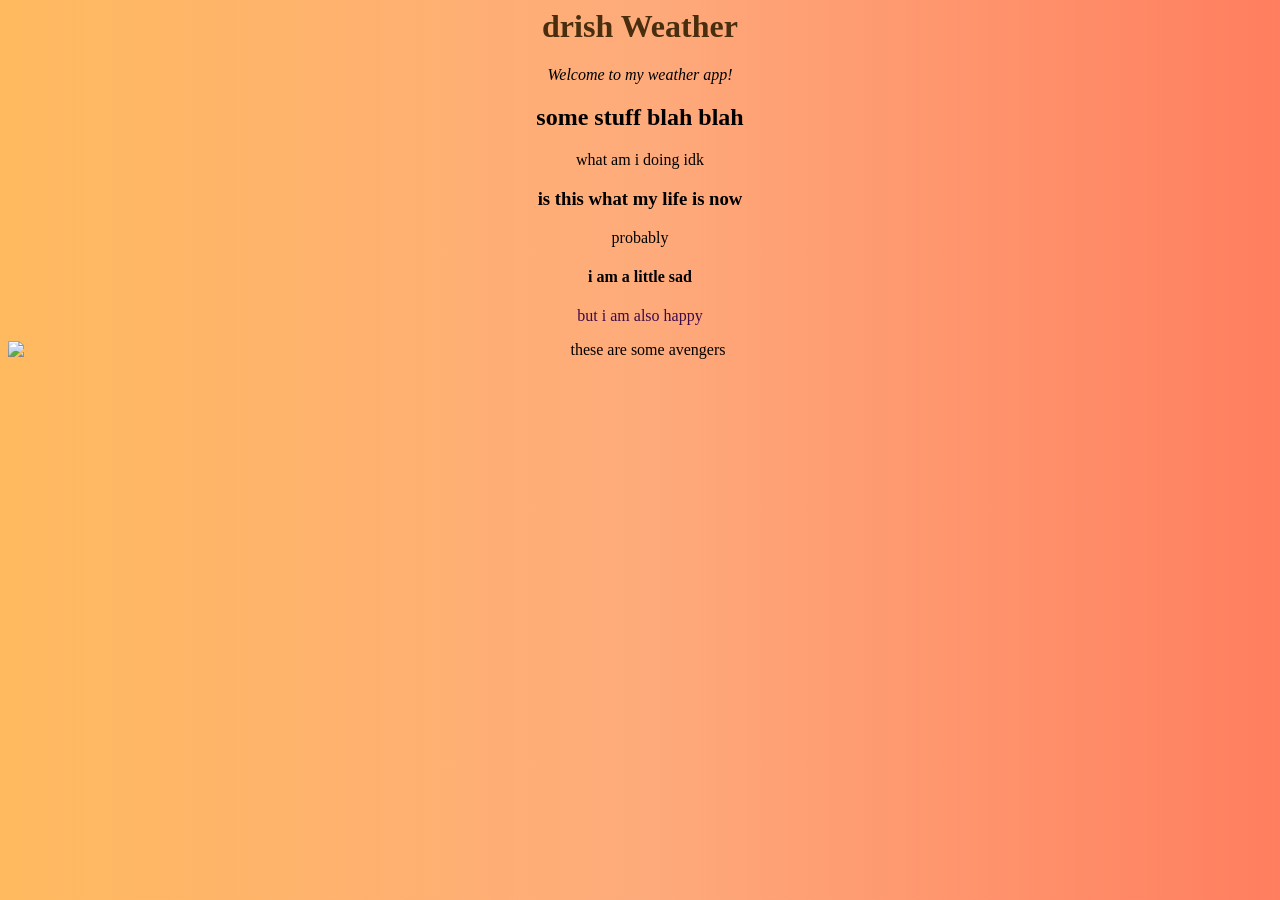
==== index.html @ 68e1eadf "initial setup" ====
<html>
<head>
<title>drish Weather</title>
</head>
<body>
    <body style="background: linear-gradient(to right, #ffba5f, #feab7b, #ff7e5f); text-align: center;">
    <h1 style="color: rgb(72, 46, 14); text-align: center;">drish Weather</h1>
    <p  text-align: center;"><i>Welcome to my weather app!</i></p>
    <h2 style="text-align: center;">some stuff blah blah</h2>
    <p style="text-align: center;">what am i doing idk</p>
    <h3 style="text-align: center;">is this what my life is now</h3>
    <p style="font-family: verdana; text-align: center;">probably</p>
    <h4 style="text-align: center;">i am a little sad</h4>
    <p style="text-align: center; color: rgb(60, 10, 71);">but i am also happy</p>
    <img src="Screenshot 2026-08-04 111110.png" alt="these are some avengers" style="display: block;">
</body>
</html>
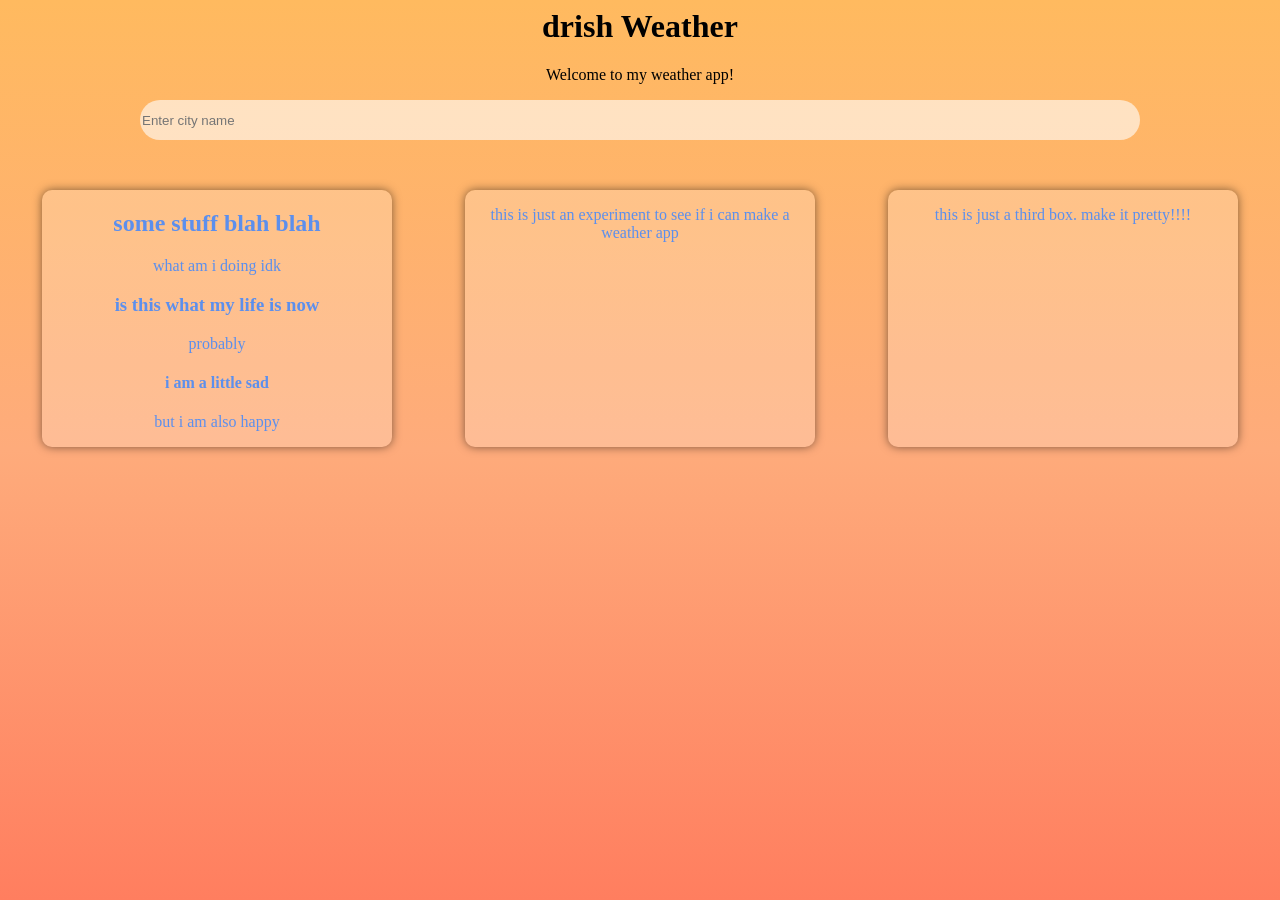
==== commit 11d2a781: "learning stuff" ====
--- a/index.html
+++ b/index.html
@@ -1,18 +1,28 @@
 <html>
 <head>
 <title>drish Weather</title>
+<link rel="stylesheet" href="style.css">
 </head>
 <body>
-    <body style="background: linear-gradient(to right, #ffba5f, #feab7b, #ff7e5f); text-align: center;">
-    <h1 style="color: rgb(72, 46, 14); text-align: center;">drish Weather</h1>
-    <p  text-align: center;"><i>Welcome to my weather app!</i></p>
+    <body text-align: center;">
+    <h1>drish Weather</h1>
+    <p >Welcome to my weather app!</p>
+    <input class="search" type="text" placeholder="Enter city name">
+    <div class="container">
+        <div class="box1">
     <h2 style="text-align: center;">some stuff blah blah</h2>
     <p style="text-align: center;">what am i doing idk</p>
     <h3 style="text-align: center;">is this what my life is now</h3>
     <p style="font-family: verdana; text-align: center;">probably</p>
     <h4 style="text-align: center;">i am a little sad</h4>
-    <p style="text-align: center; color: rgb(60, 10, 71);">but i am also happy</p>
-    <img src="Screenshot 2026-08-04 111110.png" alt="these are some avengers" style="display: block;">
-</body>
+    <p style="text-align: center;">but i am also happy</p>
+    </div>
+        <div class="box2">
+            <p>this is just an experiment to see if i can make a weather app</p>
+        </div>
+        <div class="box3">
+            <p>this is just a third box. make it pretty!!!!</p>
+        </div>
+    </div>
 </html> 
     
--- a/style.css
+++ b/style.css
@@ -0,0 +1,51 @@
+<style>
+    h1 {
+        text-align: center;
+    }
+    p {
+        text-align: center;
+    }
+    body {
+        text-align: center;
+        background: linear-gradient(to bottom, #ffba5f, #feab7b, #ff7e5f);
+    }
+    div.container {
+        display: flex;
+        margin-top: 50px;
+        gap: 5px;
+    }
+    div.box1 {
+        background: rgba(255,255,255,0.2);
+        width: 350px;
+        text-align: center;
+        color: rgb(92, 143, 237);
+        margin: 0 auto;
+        border-radius: 10px;
+        box-shadow: 0px 0px 10px rgba(0,0,0,0.5);
+    }
+    div.box2 {
+        background: rgba(255,255,255,0.2);
+        width: 350px;
+        text-align: center;
+        color: rgb(92, 143, 237);
+        margin: 0 auto;
+        border-radius: 10px;
+        box-shadow: 0px 0px 10px rgba(0,0,0,0.5);
+    }
+    div.box3 {
+        background: rgba(255,255,255,0.2);
+        width: 350px;
+        text-align: center;
+        color: rgb(92, 143, 237);
+        margin: 0 auto;
+        border-radius: 10px;
+        box-shadow: 0px 0px 10px rgba(0,0,0,0.5);
+    }
+    input.search {
+        width: 1000px;
+        border:none;
+        border-radius: 50px;
+        background: rgba(255, 255, 255, 0.6);
+        height: 40px;
+    }
+</style>
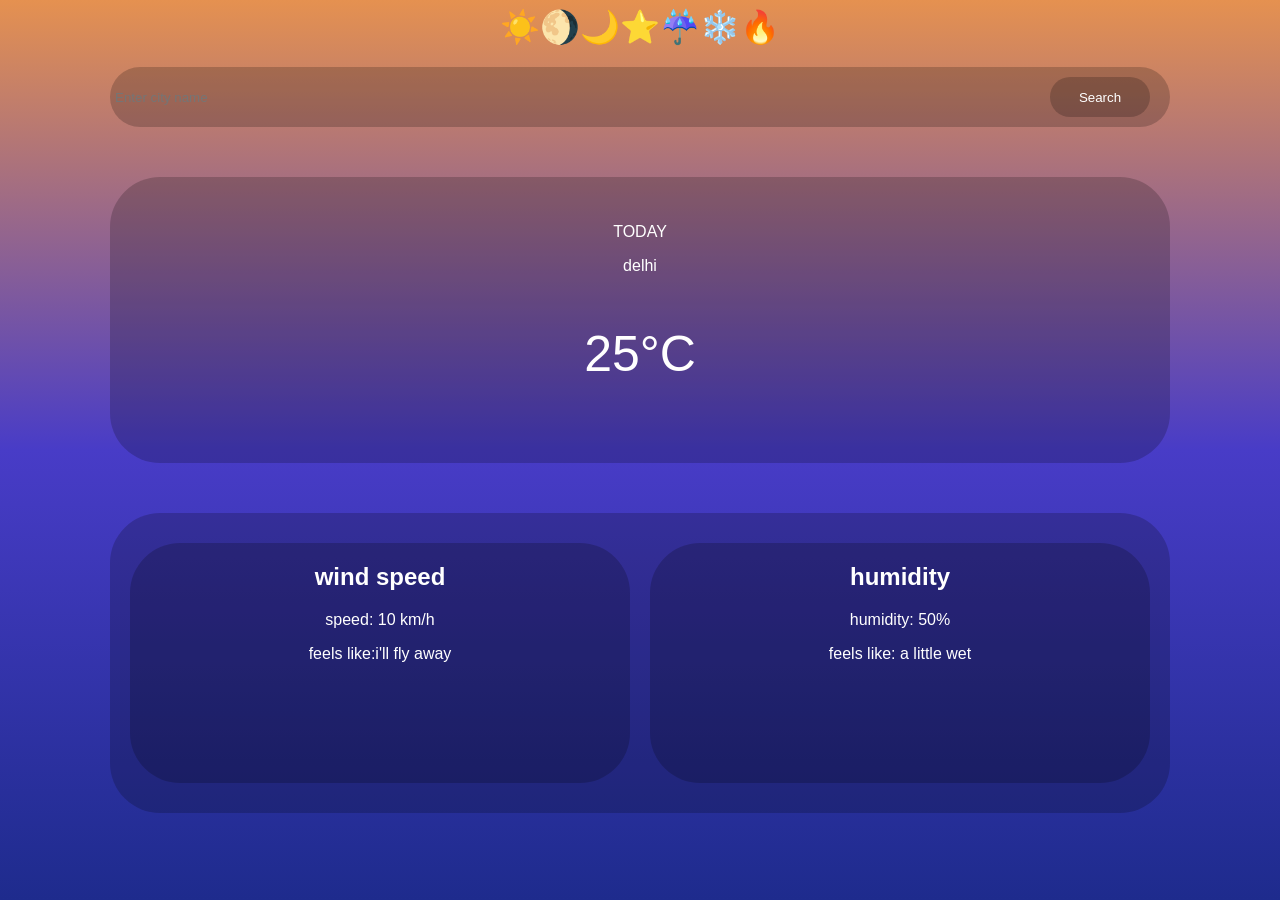
==== commit 05aee970: "worked on UI" ====
--- a/index.html
+++ b/index.html
@@ -1,28 +1,31 @@
 <html>
 <head>
-<title>drish Weather</title>
+<title>DRISH WEATHER</title>
 <link rel="stylesheet" href="style.css">
 </head>
 <body>
-    <body text-align: center;">
-    <h1>drish Weather</h1>
-    <p >Welcome to my weather app!</p>
-    <input class="search" type="text" placeholder="Enter city name">
-    <div class="container">
+    <h1>☀️🌖🌙⭐☔❄️🔥</h1>
+    <div class="search">
+        <input class="search" type="text" placeholder="Enter city name">
+        <button id="searchbtn" class="search-button">Search</button>
+    </div>
+    <div class="div1">
+        <p>TODAY</p>
+        <p>delhi</p>
+        <p class="temperature"> 25°C</p>
+    </div>
+    <div class="div2">
         <div class="box1">
-    <h2 style="text-align: center;">some stuff blah blah</h2>
-    <p style="text-align: center;">what am i doing idk</p>
-    <h3 style="text-align: center;">is this what my life is now</h3>
-    <p style="font-family: verdana; text-align: center;">probably</p>
-    <h4 style="text-align: center;">i am a little sad</h4>
-    <p style="text-align: center;">but i am also happy</p>
-    </div>
+            <h2>wind speed</h2>
+            <p>speed: 10 km/h</p>
+            <p>feels like:i'll fly away</p>
+        </div>
         <div class="box2">
-            <p>this is just an experiment to see if i can make a weather app</p>
-        </div>
-        <div class="box3">
-            <p>this is just a third box. make it pretty!!!!</p>
+            <h2>humidity</h2>
+            <p>humidity: 50%</p>
+            <p>feels like: a little wet</p>
         </div>
     </div>
-</html> 
-    +<script src="script.js"></script>
+</body>
+</html>
--- a/style.css
+++ b/style.css
@@ -1,51 +1,87 @@
-<style>
-    h1 {
-        text-align: center;
-    }
     p {
         text-align: center;
     }
+    div.search {
+        position: relative;
+        width: 1060px;
+        justify-content: center;
+        margin-left: auto;
+        margin-right: auto;
+
+    }
+    input.search {
+        color: white;
+        width: 100%;
+        height: 60px;
+        border-radius: 50px;
+        border: none;
+        background: rgba(0, 0, 0, 0.2);
+        padding: 5px;
+    }
+    button.search-button {
+        position: absolute;
+        right:20px;
+        top: 50%;
+        transform: translateY(-50%);
+        color: white;
+        width: 100px;
+        height: 40px;
+        border-radius: 50px;
+        border: none;
+        background: rgba(0, 0, 0, 0.2);
+        border-radius: 50px;
+    }
     body {
+        font-family: baskerville, Helvetica, sans-serif;
         text-align: center;
-        background: linear-gradient(to bottom, #ffba5f, #feab7b, #ff7e5f);
+        background: linear-gradient(to bottom, #e59150, #483cc7, #1e2b8d);
     }
-    div.container {
+    div.div1 {
+        color: white;
+        background: rgba(0,0,0,0.2);
+        margin-top: 50px;
+        width: 1060px;
+        margin-left: auto;
+        margin-right: auto;
+        gap: 5px;
+        text-align: left;
+        padding: 30px;
+        border-radius: 50px;
+        box-sizing: border-box;
+    }
+    div.div1 .temperature {
+        font-size: 50px;
+    }
+    div.div2 {
+        color: white;
+        background: rgba(0,0,0,0.2);
+        width: 1060px;
+        margin-top: 50px;
+        margin-left: auto;
+        margin-right: auto;
+        gap: 5px;
+        text-align: left;
         display: flex;
-        margin-top: 50px;
-        gap: 5px;
+        height: 300px;
+        justify-content: center;
+        gap: 20px;
+        border-radius: 50px;
     }
     div.box1 {
-        background: rgba(255,255,255,0.2);
-        width: 350px;
+        background: rgba(0,0,0,0.2);
+        width: 500px;
         text-align: center;
-        color: rgb(92, 143, 237);
-        margin: 0 auto;
-        border-radius: 10px;
-        box-shadow: 0px 0px 10px rgba(0,0,0,0.5);
+        border: none;
+        margin-top: 30px;
+        border-radius: 50px;
+        height: 80%;
     }
     div.box2 {
-        background: rgba(255,255,255,0.2);
-        width: 350px;
         text-align: center;
-        color: rgb(92, 143, 237);
-        margin: 0 auto;
-        border-radius: 10px;
-        box-shadow: 0px 0px 10px rgba(0,0,0,0.5);
-    }
-    div.box3 {
-        background: rgba(255,255,255,0.2);
-        width: 350px;
-        text-align: center;
-        color: rgb(92, 143, 237);
-        margin: 0 auto;
-        border-radius: 10px;
-        box-shadow: 0px 0px 10px rgba(0,0,0,0.5);
-    }
-    input.search {
-        width: 1000px;
+        margin-top: 30px;
+        width: 500px;
+        height: 80%;
         border:none;
         border-radius: 50px;
-        background: rgba(255, 255, 255, 0.6);
-        height: 40px;
+        background: rgba(0,0,0,0.2);
     }
-</style>
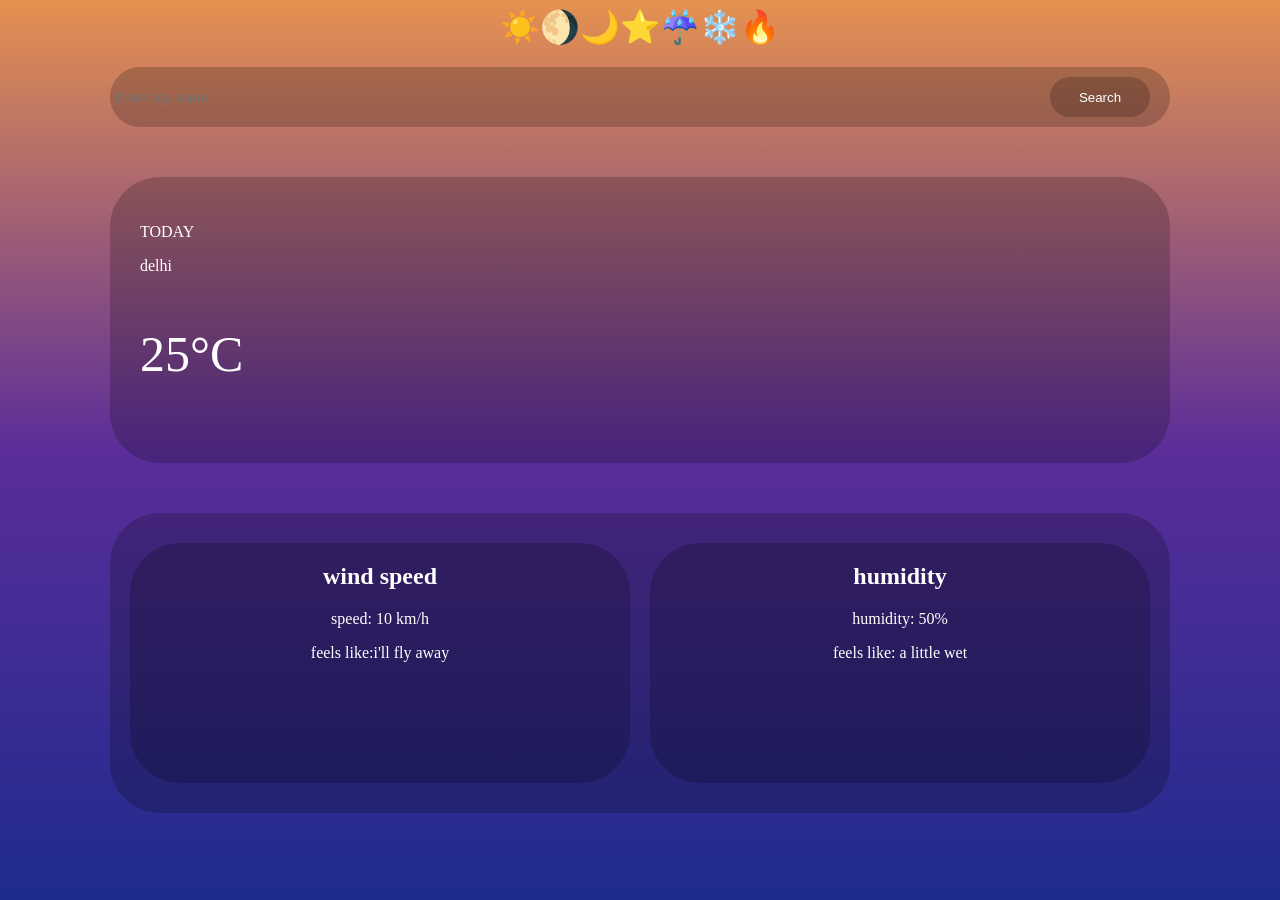
==== commit 80966eab: "fetched the api!!" ====
--- a/index.html
+++ b/index.html
@@ -6,11 +6,11 @@
 <body>
     <h1>☀️🌖🌙⭐☔❄️🔥</h1>
     <div class="search">
-        <input class="search" type="text" placeholder="Enter city name">
+        <input id="searchcity" type="text" placeholder="Enter city name">
         <button id="searchbtn" class="search-button">Search</button>
     </div>
     <div class="div1">
-        <p>TODAY</p>
+        <p id="today">TODAY</p>
         <p>delhi</p>
         <p class="temperature"> 25°C</p>
     </div>
--- a/style.css
+++ b/style.css
@@ -9,7 +9,7 @@
         margin-right: auto;
 
     }
-    input.search {
+    input#searchcity {
         color: white;
         width: 100%;
         height: 60px;
@@ -32,9 +32,11 @@
         border-radius: 50px;
     }
     body {
-        font-family: baskerville, Helvetica, sans-serif;
+        background: linear-gradient(to bottom, #e59150, #5b2d99, #1e2b8d);
+    }
+    body h1 {
         text-align: center;
-        background: linear-gradient(to bottom, #e59150, #483cc7, #1e2b8d);
+        color: white;
     }
     div.div1 {
         color: white;
@@ -43,14 +45,17 @@
         width: 1060px;
         margin-left: auto;
         margin-right: auto;
-        gap: 5px;
         text-align: left;
         padding: 30px;
         border-radius: 50px;
         box-sizing: border-box;
     }
+    .div1 p {
+        text-align: left;
+    }
     div.div1 .temperature {
         font-size: 50px;
+        text-align: left;
     }
     div.div2 {
         color: white;
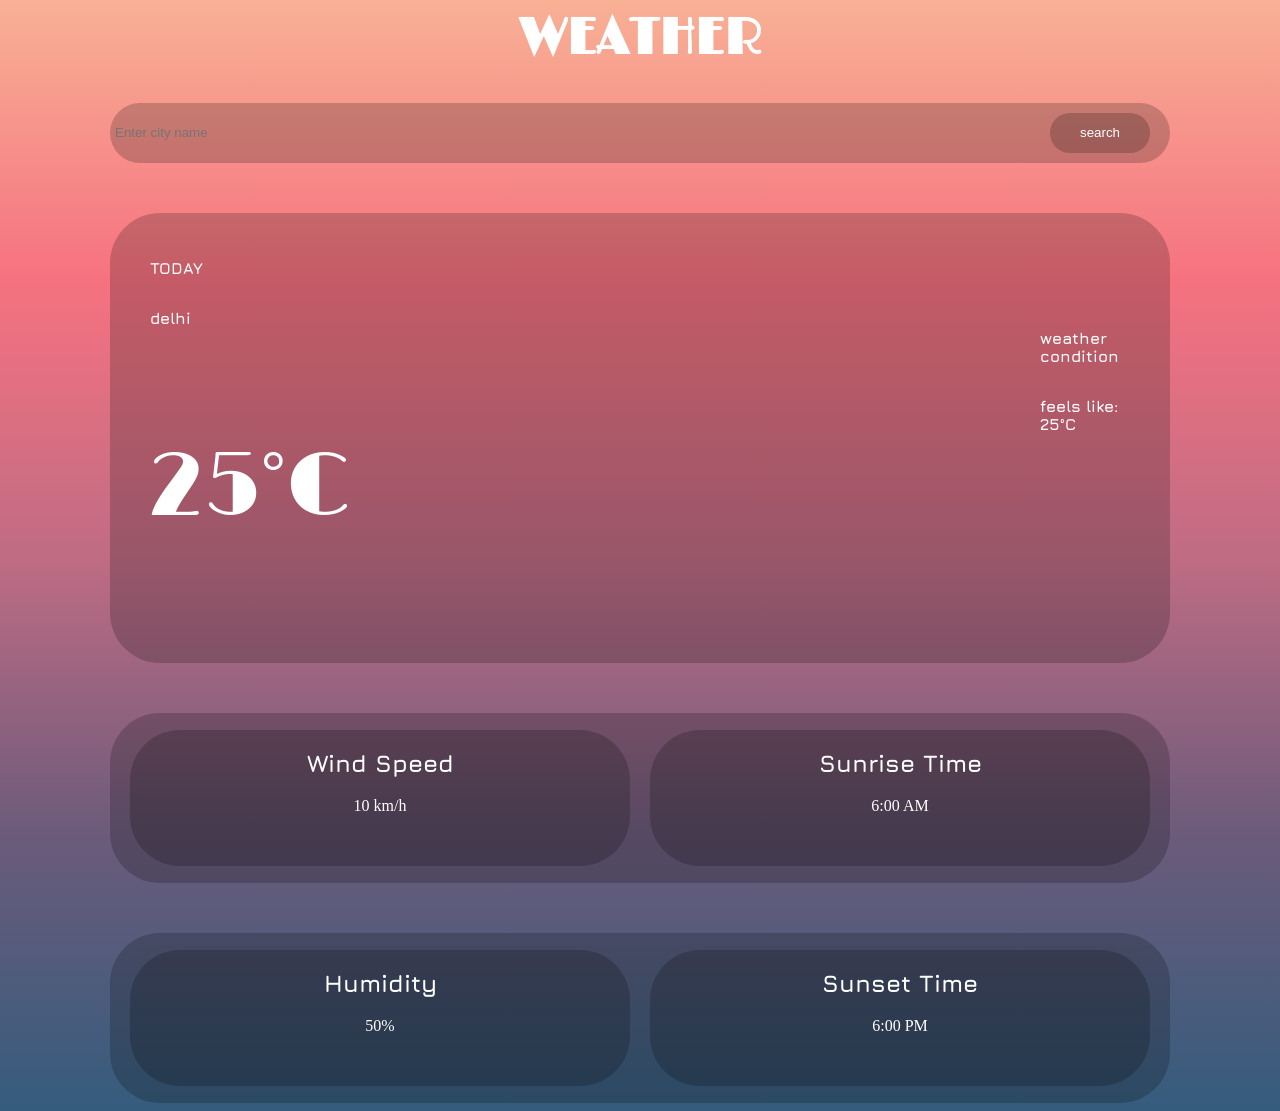
==== commit 13465bf7: "actual data on display now" ====
--- a/index.html
+++ b/index.html
@@ -4,28 +4,44 @@
 <link rel="stylesheet" href="style.css">
 </head>
 <body>
-    <h1>☀️🌖🌙⭐☔❄️🔥</h1>
+    <h1 id="app-title">WEATHER</h1>
     <div class="search">
         <input id="searchcity" type="text" placeholder="Enter city name">
-        <button id="searchbtn" class="search-button">Search</button>
+        <button id="searchbtn" class="search-button">search</button>
     </div>
     <div class="div1">
-        <p id="today">TODAY</p>
-        <p>delhi</p>
-        <p class="temperature"> 25°C</p>
+        <div id="main-info">
+            <p id="today" ,>TODAY</p>
+            <p id="city">delhi</p>
+            <p id="temperature" class="temperature"> 25°C</p>
+        </div>
+        <div id="icon-container">
+            <p id="weather-condition",>weather condition</p>
+            <img id="weathericon">
+            <p id="temp-feelslike">feels like: 25°C</p>
+        </div>
     </div>
     <div class="div2">
         <div class="box1">
-            <h2>wind speed</h2>
-            <p>speed: 10 km/h</p>
-            <p>feels like:i'll fly away</p>
+            <h2 id="wind-speed-title">Wind Speed</h2>
+            <p id="wind-speed">10 km/h</p>
+            
         </div>
         <div class="box2">
-            <h2>humidity</h2>
-            <p>humidity: 50%</p>
-            <p>feels like: a little wet</p>
+            <h2 id="sunrise" font-family="Jura">Sunrise Time</h2>
+            <p id="sunrisetime">6:00 AM</p>  
+            
         </div>
     </div>
+    <div class="div3">
+        <div class="box3">
+            <h2 id="humidity-title">Humidity</h2>
+            <p id="humidity">50%</p>
+        </div>
+        <div class="box4">
+            <h2 id="sunset" font-family="Jura">Sunset Time</h2>
+            <p id="sunsettime">6:00 PM</p> 
+        </div>    
 <script src="script.js"></script>
 </body>
 </html>
--- a/style.css
+++ b/style.css
@@ -1,5 +1,15 @@
+    @import url("https://fonts.googleapis.com/css?family=Limelight");
+    @import url("https://fonts.googleapis.com/css?family=Jura");
     p {
         text-align: center;
+    }
+    #app-title {
+        font-size: 50px;
+        font-family: 'Limelight';
+    }
+    #sunrise,#sunset,#humidity-title,#wind-speed-title,#weather-condition,#temp-feelslike,#today,#city {
+        font-family: 'Jura';
+        font-weight: bold;
     }
     div.search {
         position: relative;
@@ -32,13 +42,20 @@
         border-radius: 50px;
     }
     body {
-        background: linear-gradient(to bottom, #e59150, #5b2d99, #1e2b8d);
+        background: linear-gradient(to bottom, #F8B195, #F67280, #C06C84,#6C5B7B,#355C7D);
     }
     body h1 {
         text-align: center;
         color: white;
     }
+    #temperature {
+        font-size: 90px;
+        font-family: 'Limelight';
+    }
     div.div1 {
+        display: flex;
+        align-items: center;
+        justify-content: space-between;
         color: white;
         background: rgba(0,0,0,0.2);
         margin-top: 50px;
@@ -49,6 +66,18 @@
         padding: 30px;
         border-radius: 50px;
         box-sizing: border-box;
+    }
+    #main-info {
+        display: flex;
+        flex-direction: column;
+        margin-left: 10px;
+    }
+    #icon-container {
+        display: flex;
+        flex-direction: column;
+        width: 100px;
+        height: 100px;
+        margin-bottom: 150px;
     }
     .div1 p {
         text-align: left;
@@ -67,26 +96,60 @@
         gap: 5px;
         text-align: left;
         display: flex;
-        height: 300px;
+        height: 170px;
         justify-content: center;
         gap: 20px;
         border-radius: 50px;
+    }
+    div.div3{
+        color: white;
+        background: rgba(0,0,0,0.2);
+        width: 1060px;
+        margin-top: 50px;
+        margin-left: auto;
+        margin-right: auto;
+        gap: 5px;
+        text-align: left;
+        display: flex;
+        height: 170px;
+        justify-content: center;
+        gap: 20px;
+        border-radius: 50px;
+
     }
     div.box1 {
         background: rgba(0,0,0,0.2);
         width: 500px;
         text-align: center;
         border: none;
-        margin-top: 30px;
+        margin-top: 17px;
         border-radius: 50px;
         height: 80%;
     }
     div.box2 {
         text-align: center;
-        margin-top: 30px;
+        margin-top: 17px;
         width: 500px;
         height: 80%;
         border:none;
         border-radius: 50px;
         background: rgba(0,0,0,0.2);
     }
+    div.box3{
+        background: rgba(0,0,0,0.2);
+        width: 500px;
+        text-align: center;
+        border: none;
+        margin-top: 17px;
+        border-radius: 50px;
+        height: 80%;
+ }
+div.box4{
+    background: rgba(0,0,0,0.2);
+        width: 500px;
+        text-align: center;
+        border: none;
+        margin-top: 17px;
+        border-radius: 50px;
+        height: 80%;
+}
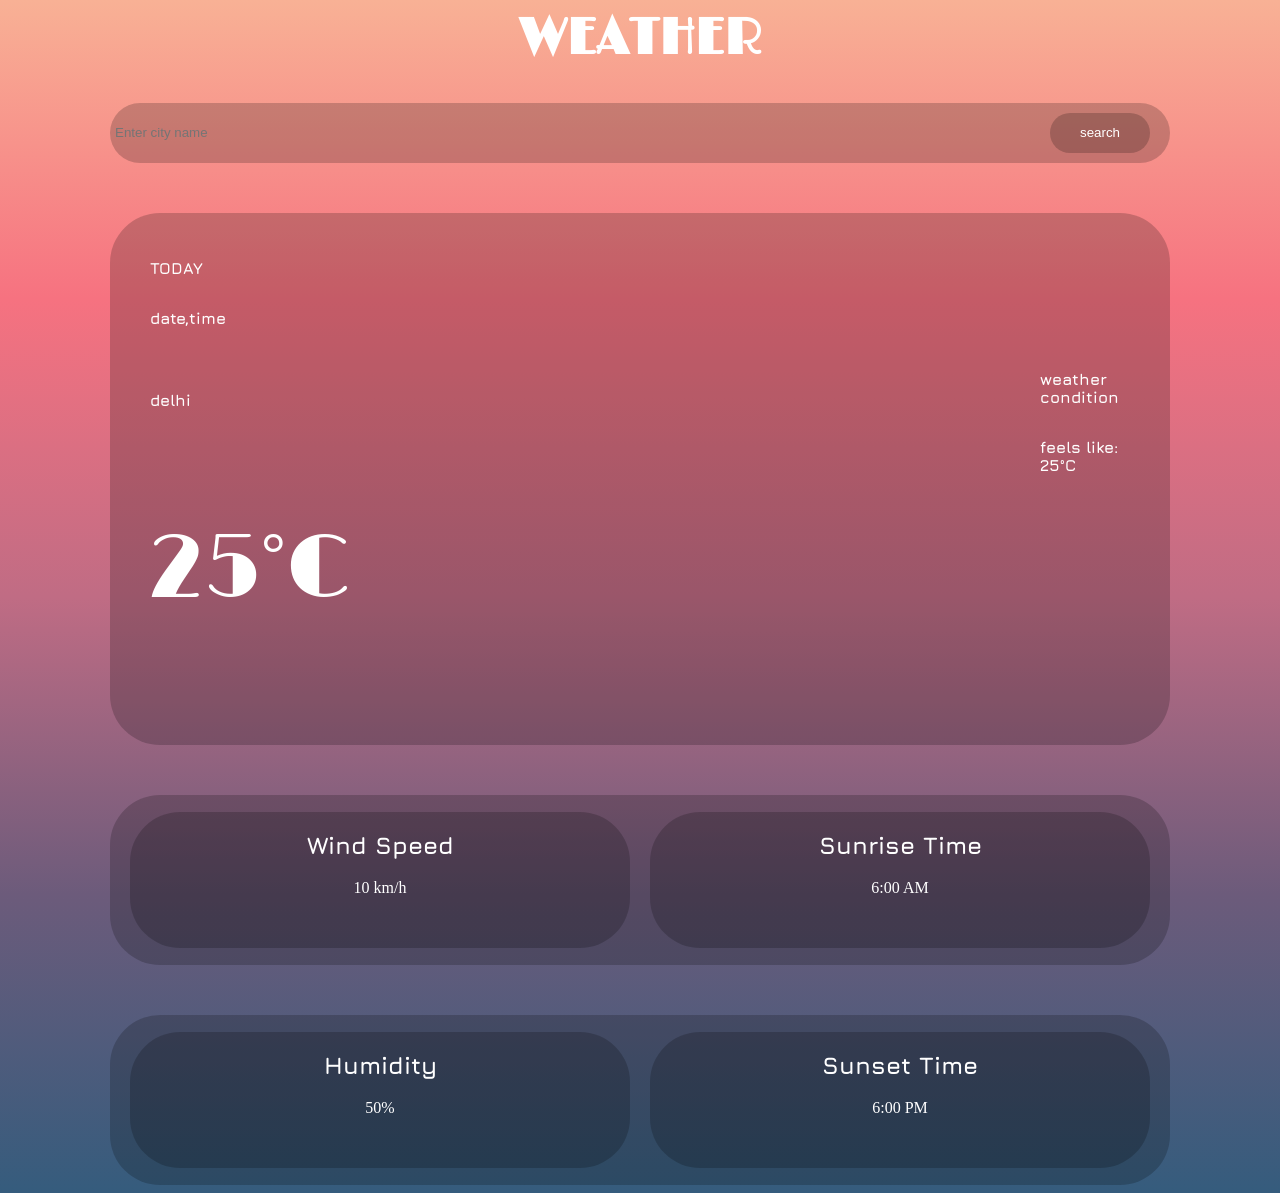
==== commit 371e1b43: "added date and time" ====
--- a/index.html
+++ b/index.html
@@ -12,6 +12,7 @@
     <div class="div1">
         <div id="main-info">
             <p id="today" ,>TODAY</p>
+            <p id="datetime">date,time<p>
             <p id="city">delhi</p>
             <p id="temperature" class="temperature"> 25°C</p>
         </div>
--- a/style.css
+++ b/style.css
@@ -7,7 +7,7 @@
         font-size: 50px;
         font-family: 'Limelight';
     }
-    #sunrise,#sunset,#humidity-title,#wind-speed-title,#weather-condition,#temp-feelslike,#today,#city {
+    #sunrise,#sunset,#humidity-title,#wind-speed-title,#weather-condition,#temp-feelslike,#today,#city,#datetime{
         font-family: 'Jura';
         font-weight: bold;
     }
